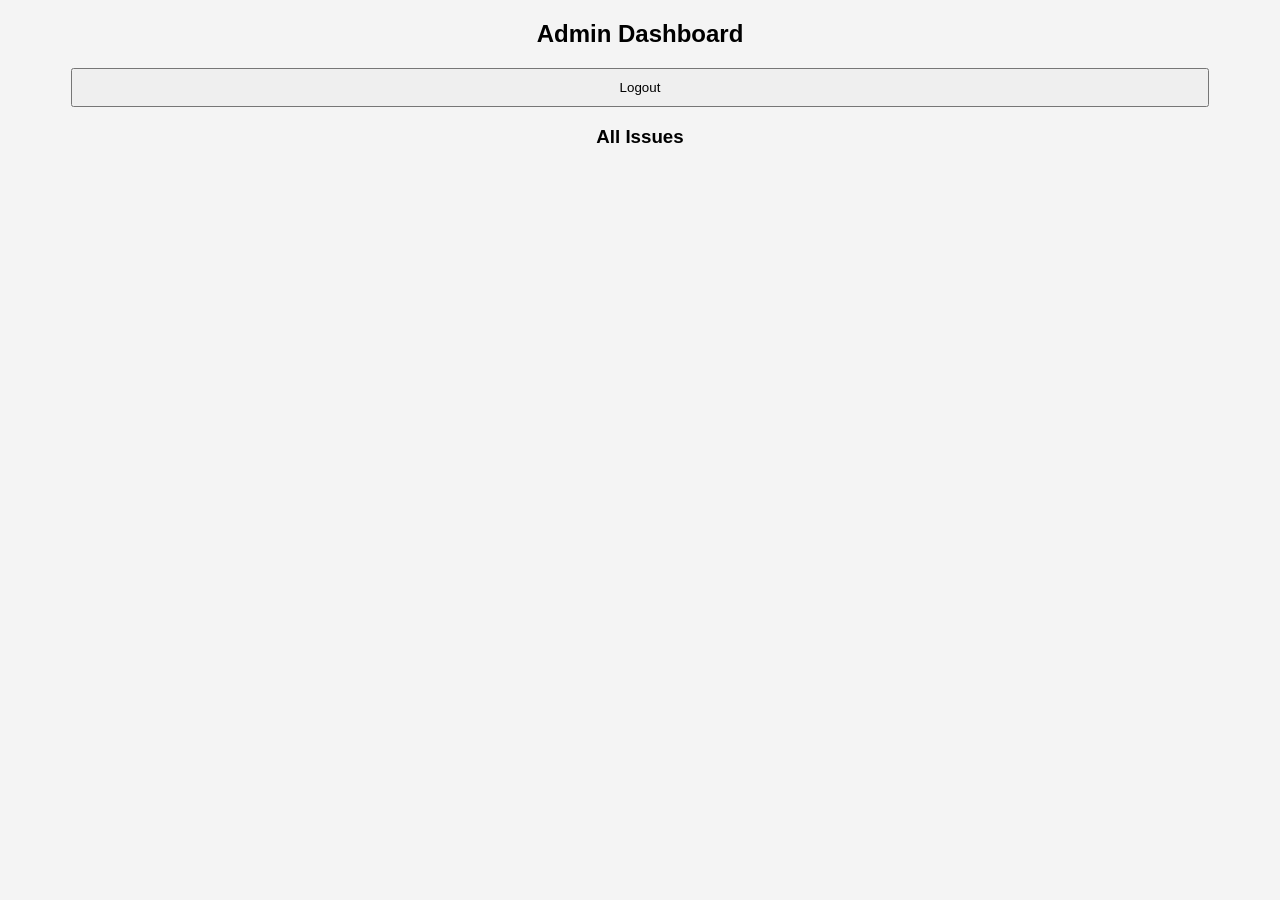
==== admin.html @ 40e05d1c "frontend" ====
<!DOCTYPE html>
<html>
<head>
  <title>Admin Dashboard</title>
  <link rel="stylesheet" href="css/style.css">
</head>
<body>

<h2>Admin Dashboard</h2>
<button onclick="logout()">Logout</button>

<h3>All Issues</h3>
<div id="issues"></div>

<script src="js/api.js"></script>
<script src="js/auth.js"></script>
<script src="js/admin.js"></script>

</body>
</html>
---- css/style.css ----
body {
  font-family: Arial;
  background: #f4f4f4;
  text-align: center;
}

.container {
  width: 300px;
  margin: auto;
  margin-top: 100px;
  padding: 20px;
  background: white;
  border-radius: 10px;
}

input, select, button {
  display: block;
  width: 90%;
  margin: 10px auto;
  padding: 10px;
}

.card {
  background: white;
  margin: 10px;
  padding: 10px;
  border-radius: 8px;
}
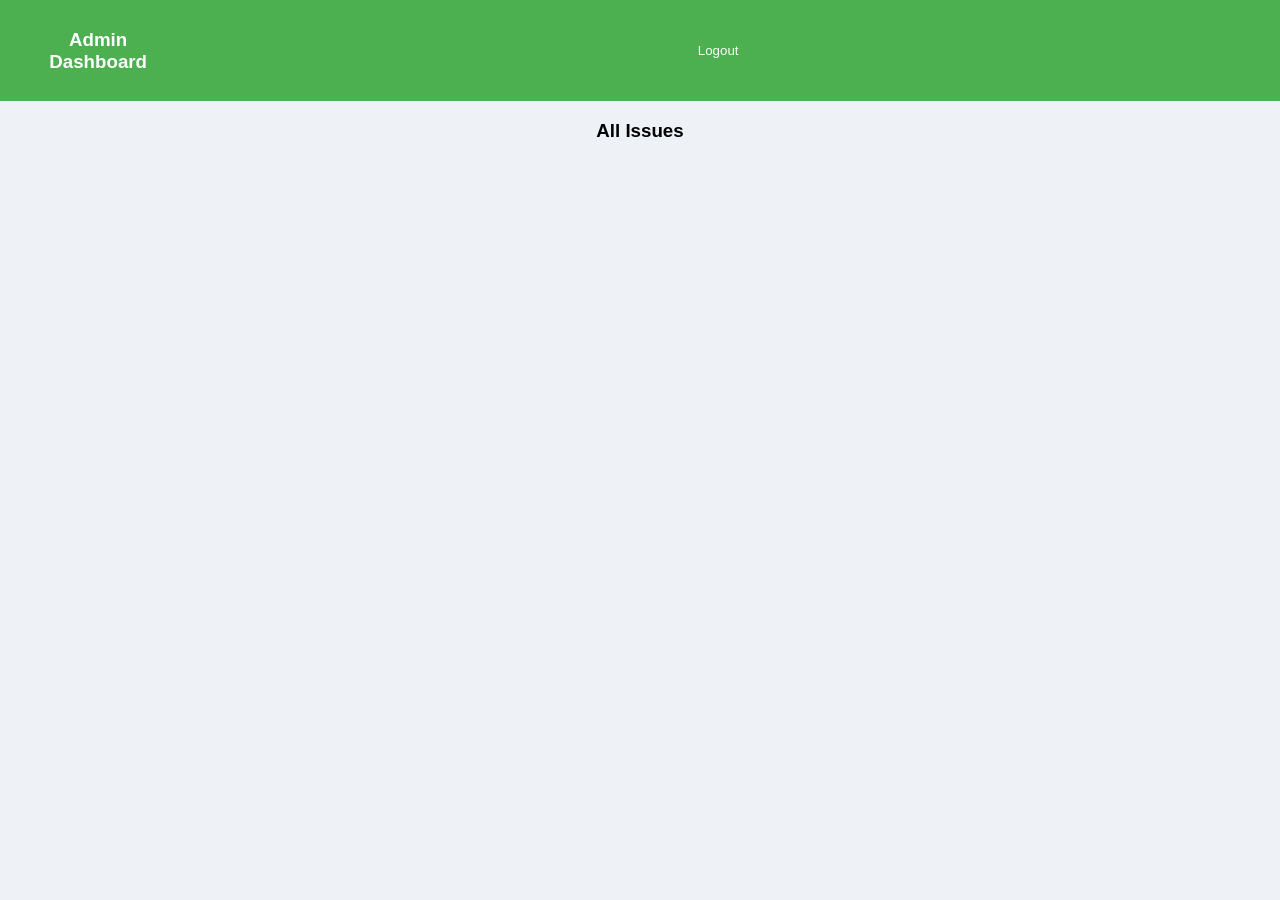
==== commit 81821330: "enhanced frontend" ====
--- a/admin.html
+++ b/admin.html
@@ -6,8 +6,10 @@
 </head>
 <body>
 
-<h2>Admin Dashboard</h2>
-<button onclick="logout()">Logout</button>
+<div class="navbar">
+  <h3>Admin Dashboard</h3>
+  <button onclick="logout()">Logout</button>
+</div>
 
 <h3>All Issues</h3>
 <div id="issues"></div>
--- a/css/style.css
+++ b/css/style.css
@@ -1,16 +1,48 @@
 body {
   font-family: Arial;
-  background: #f4f4f4;
+  background: #eef2f7;
+  margin: 0;
+}
+
+h2, h3 {
   text-align: center;
 }
 
+.navbar {
+  display: flex;
+  justify-content: space-between;
+  background: #4CAF50;
+  color: white;
+  padding: 10px 20px;
+}
+
+.tabs {
+  display: flex;
+  justify-content: center;
+  margin-top: 20px;
+}
+
+.tab {
+  padding: 10px 20px;
+  margin: 5px;
+  background: #ddd;
+  cursor: pointer;
+  border-radius: 8px;
+}
+
+.tab.active {
+  background: #4CAF50;
+  color: white;
+}
+
 .container {
-  width: 300px;
+  width: 350px;
   margin: auto;
-  margin-top: 100px;
+  margin-top: 30px;
   padding: 20px;
   background: white;
-  border-radius: 10px;
+  border-radius: 12px;
+  box-shadow: 0px 0px 10px rgba(0,0,0,0.1);
 }
 
 input, select, button {
@@ -20,9 +52,32 @@
   padding: 10px;
 }
 
+button {
+  background: #4CAF50;
+  color: white;
+  border: none;
+  cursor: pointer;
+}
+
+button:hover {
+  background: #45a049;
+}
+
 .card {
   background: white;
-  margin: 10px;
-  padding: 10px;
-  border-radius: 8px;
-}+  margin: 15px auto;
+  padding: 15px;
+  width: 80%;
+  border-radius: 10px;
+  box-shadow: 0px 0px 8px rgba(0,0,0,0.1);
+}
+
+.status {
+  padding: 5px 10px;
+  border-radius: 6px;
+  color: white;
+}
+
+.status.OPEN { background: red; }
+.status.IN_PROGRESS { background: orange; }
+.status.RESOLVED { background: green; }
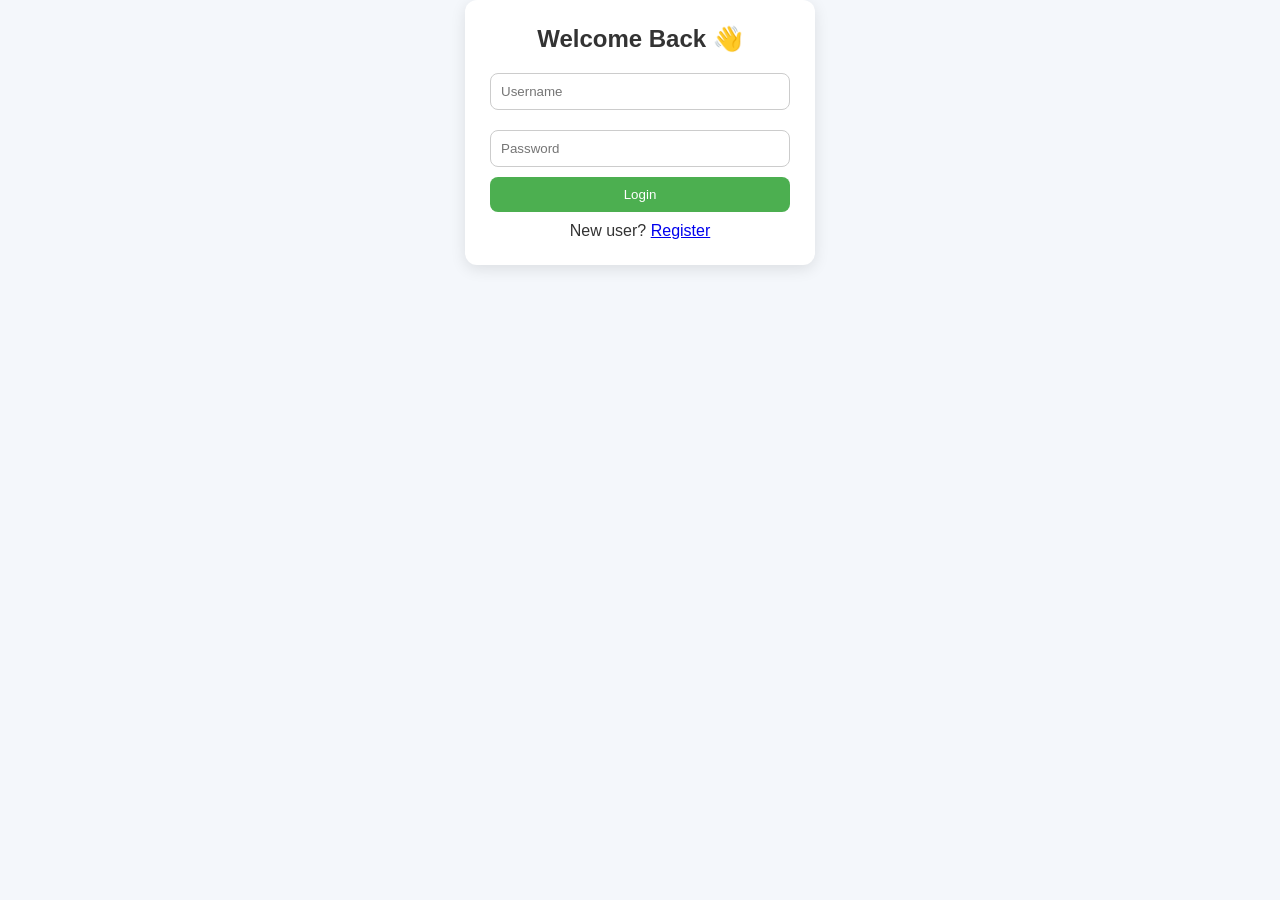
==== commit 10e56c92: "enhanced frontend" ====
--- a/admin.html
+++ b/admin.html
@@ -5,7 +5,6 @@
   <link rel="stylesheet" href="css/style.css">
 </head>
 <body>
-
 <div class="navbar">
   <h3>Admin Dashboard</h3>
   <button onclick="logout()">Logout</button>
--- a/css/style.css
+++ b/css/style.css
@@ -1,33 +1,49 @@
-body {
-  font-family: Arial;
-  background: #eef2f7;
+/* Reset */
+* {
   margin: 0;
+  padding: 0;
+  box-sizing: border-box;
+  font-family: "Segoe UI", Arial, sans-serif;
 }
 
-h2, h3 {
-  text-align: center;
+body {
+  background: #f4f7fb;
+  color: #333;
 }
 
+/* Navbar */
 .navbar {
   display: flex;
   justify-content: space-between;
-  background: #4CAF50;
+  align-items: center;
+  background: linear-gradient(90deg, #4CAF50, #2e7d32);
   color: white;
-  padding: 10px 20px;
+  padding: 15px 25px;
+  font-size: 18px;
 }
 
+.navbar button {
+  background: white;
+  color: #4CAF50;
+  border-radius: 20px;
+  padding: 6px 15px;
+  font-weight: bold;
+}
+
+/* Tabs */
 .tabs {
   display: flex;
   justify-content: center;
-  margin-top: 20px;
+  margin: 20px;
 }
 
 .tab {
   padding: 10px 20px;
-  margin: 5px;
-  background: #ddd;
+  margin: 0 5px;
+  background: #e0e0e0;
+  border-radius: 20px;
   cursor: pointer;
-  border-radius: 8px;
+  transition: 0.3s;
 }
 
 .tab.active {
@@ -35,49 +51,79 @@
   color: white;
 }
 
+/* Container */
 .container {
   width: 350px;
   margin: auto;
-  margin-top: 30px;
-  padding: 20px;
   background: white;
+  padding: 25px;
   border-radius: 12px;
-  box-shadow: 0px 0px 10px rgba(0,0,0,0.1);
+  box-shadow: 0 4px 15px rgba(0,0,0,0.1);
 }
 
-input, select, button {
-  display: block;
-  width: 90%;
-  margin: 10px auto;
+/* Inputs */
+input, select {
+  width: 100%;
   padding: 10px;
+  margin: 10px 0;
+  border-radius: 8px;
+  border: 1px solid #ccc;
 }
 
+/* Buttons */
 button {
+  width: 100%;
+  padding: 10px;
   background: #4CAF50;
+  border: none;
   color: white;
-  border: none;
+  border-radius: 8px;
   cursor: pointer;
+  transition: 0.3s;
 }
 
 button:hover {
-  background: #45a049;
+  background: #388e3c;
 }
 
+/* Cards */
 .card {
-  background: white;
+  width: 80%;
   margin: 15px auto;
   padding: 15px;
-  width: 80%;
-  border-radius: 10px;
-  box-shadow: 0px 0px 8px rgba(0,0,0,0.1);
+  background: white;
+  border-radius: 12px;
+  box-shadow: 0 3px 10px rgba(0,0,0,0.1);
+  transition: 0.3s;
 }
 
-.status {
-  padding: 5px 10px;
-  border-radius: 6px;
-  color: white;
+.card:hover {
+  transform: scale(1.02);
 }
 
-.status.OPEN { background: red; }
-.status.IN_PROGRESS { background: orange; }
-.status.RESOLVED { background: green; }+/* Status Badge */
+.status {
+  display: inline-block;
+  padding: 5px 12px;
+  border-radius: 20px;
+  font-size: 12px;
+  color: white;
+  margin-top: 5px;
+}
+
+.status.OPEN { background: #e53935; }
+.status.IN_PROGRESS { background: #fb8c00; }
+.status.RESOLVED { background: #43a047; }
+
+/* Headings */
+h2, h3 {
+  text-align: center;
+  margin-bottom: 10px;
+}
+
+/* Center text message */
+.empty {
+  text-align: center;
+  margin-top: 20px;
+  color: gray;
+}
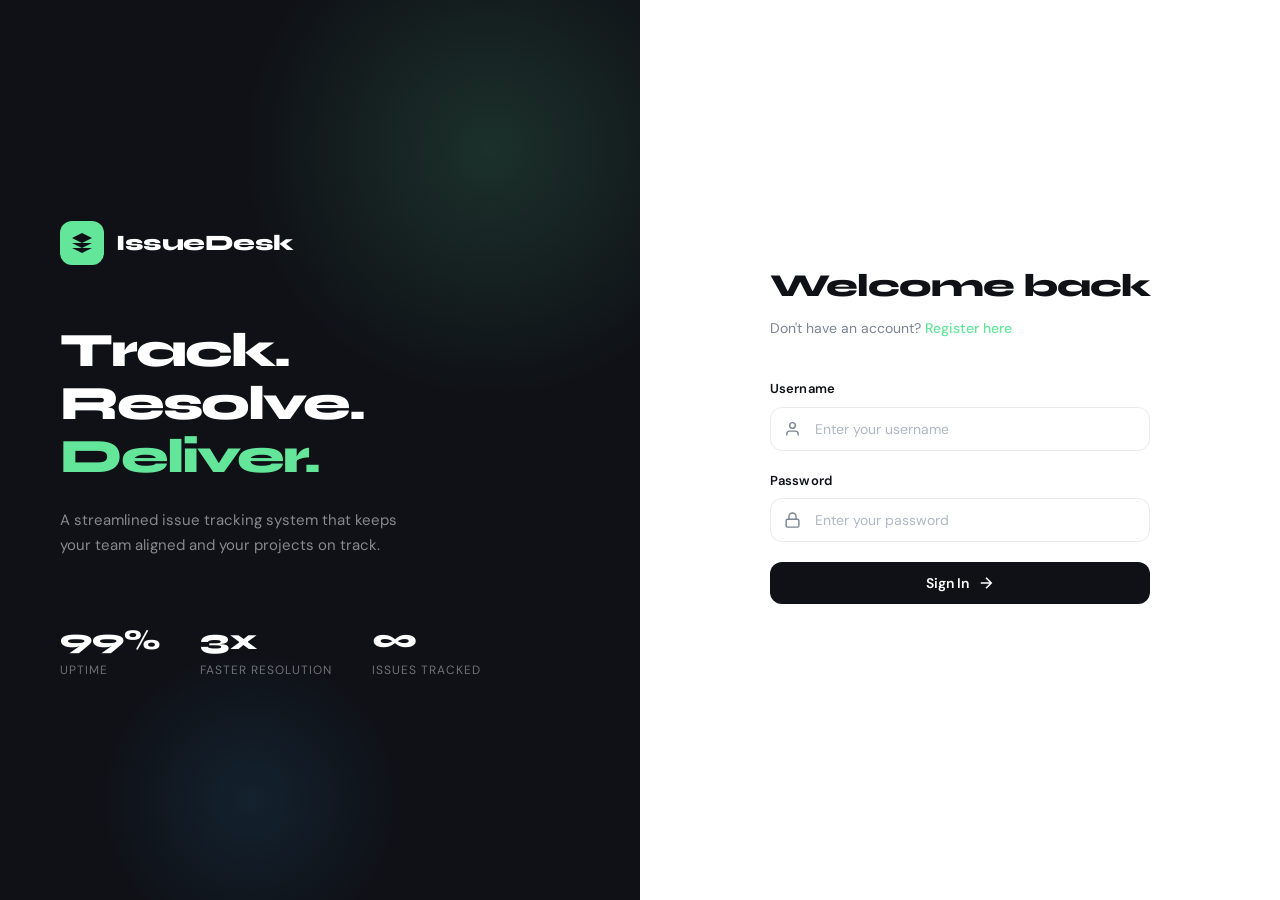
==== commit 7ed71db1: "enhanced frontend" ====
--- a/admin.html
+++ b/admin.html
@@ -1,21 +1,404 @@
 <!DOCTYPE html>
-<html>
+<html lang="en">
 <head>
-  <title>Admin Dashboard</title>
+  <meta charset="UTF-8">
+  <meta name="viewport" content="width=device-width, initial-scale=1.0">
+  <title>IssueDesk — Admin</title>
+  <link href="https://fonts.googleapis.com/css2?family=Syne:wght@400;600;700;800&family=DM+Sans:wght@300;400;500&display=swap" rel="stylesheet">
   <link rel="stylesheet" href="css/style.css">
+  <style>
+    .app-layout {
+      display: grid;
+      grid-template-columns: 240px 1fr;
+      min-height: 100vh;
+    }
+    .sidebar {
+      background: var(--dark);
+      padding: 28px 20px;
+      display: flex;
+      flex-direction: column;
+      position: sticky;
+      top: 0;
+      height: 100vh;
+    }
+    .sidebar-brand {
+      display: flex;
+      align-items: center;
+      gap: 10px;
+      margin-bottom: 40px;
+      padding: 0 8px;
+    }
+    .sidebar-brand-icon {
+      width: 36px;
+      height: 36px;
+      background: var(--accent);
+      border-radius: 10px;
+      display: flex;
+      align-items: center;
+      justify-content: center;
+    }
+    .sidebar-brand-icon svg { width: 20px; height: 20px; fill: none; stroke: var(--dark); stroke-width: 2; }
+    .sidebar-brand-name {
+      font-family: 'Syne', sans-serif;
+      font-weight: 800;
+      font-size: 18px;
+      color: white;
+    }
+    .admin-badge {
+      font-size: 9px;
+      background: rgba(251,146,60,0.2);
+      color: #fb923c;
+      padding: 2px 7px;
+      border-radius: 20px;
+      font-weight: 700;
+      text-transform: uppercase;
+      letter-spacing: 1px;
+      margin-left: 4px;
+    }
+    .sidebar-nav { flex: 1; }
+    .nav-section-label {
+      font-size: 10px;
+      text-transform: uppercase;
+      letter-spacing: 1.5px;
+      color: rgba(255,255,255,0.25);
+      padding: 0 14px;
+      margin: 20px 0 8px;
+    }
+    .nav-item {
+      display: flex;
+      align-items: center;
+      gap: 12px;
+      padding: 11px 14px;
+      border-radius: 10px;
+      cursor: pointer;
+      color: rgba(255,255,255,0.5);
+      font-size: 14px;
+      font-weight: 500;
+      transition: all 0.2s;
+    }
+    .nav-item svg { width: 18px; height: 18px; flex-shrink: 0; }
+    .nav-item:hover { background: rgba(255,255,255,0.07); color: white; }
+    .nav-item.active { background: rgba(99,230,153,0.15); color: var(--accent); }
+    .sidebar-footer {
+      padding-top: 20px;
+      border-top: 1px solid rgba(255,255,255,0.08);
+    }
+    .user-row {
+      display: flex;
+      align-items: center;
+      gap: 10px;
+      padding: 10px 12px;
+      border-radius: 10px;
+      margin-bottom: 8px;
+    }
+    .user-avatar {
+      width: 34px;
+      height: 34px;
+      border-radius: 50%;
+      background: #fb923c;
+      display: flex;
+      align-items: center;
+      justify-content: center;
+      font-family: 'Syne', sans-serif;
+      font-weight: 800;
+      font-size: 14px;
+      color: white;
+      flex-shrink: 0;
+    }
+    .user-name { font-size: 13px; font-weight: 600; color: white; }
+    .user-role { font-size: 11px; color: rgba(255,255,255,0.4); text-transform: uppercase; letter-spacing: 0.5px; }
+    .logout-btn {
+      display: flex;
+      align-items: center;
+      gap: 10px;
+      padding: 10px 14px;
+      border-radius: 10px;
+      cursor: pointer;
+      color: rgba(255,255,255,0.4);
+      font-size: 13px;
+      transition: all 0.2s;
+      border: none;
+      background: transparent;
+      width: 100%;
+    }
+    .logout-btn svg { width: 16px; height: 16px; }
+    .logout-btn:hover { background: rgba(239,68,68,0.15); color: #f87171; }
+
+    .main-content {
+      background: var(--bg);
+      padding: 40px;
+      overflow-y: auto;
+    }
+    .page-header {
+      display: flex;
+      justify-content: space-between;
+      align-items: flex-start;
+      margin-bottom: 32px;
+    }
+    .page-title {
+      font-family: 'Syne', sans-serif;
+      font-size: 28px;
+      font-weight: 800;
+      color: var(--text);
+      letter-spacing: -1px;
+      margin-bottom: 4px;
+    }
+    .page-sub { font-size: 14px; color: var(--text-muted); }
+    .refresh-btn {
+      display: flex;
+      align-items: center;
+      gap: 8px;
+      padding: 10px 18px;
+      border: 1px solid var(--border);
+      border-radius: 10px;
+      background: var(--surface);
+      color: var(--text);
+      font-size: 13px;
+      font-weight: 500;
+      cursor: pointer;
+      transition: all 0.2s;
+      font-family: 'DM Sans', sans-serif;
+      width: auto;
+    }
+    .refresh-btn svg { width: 15px; height: 15px; }
+    .refresh-btn:hover { border-color: var(--accent); color: var(--accent); background: rgba(99,230,153,0.06); }
+
+    .stats-grid {
+      display: grid;
+      grid-template-columns: repeat(4, 1fr);
+      gap: 16px;
+      margin-bottom: 32px;
+    }
+    .stat-card {
+      background: var(--surface);
+      border-radius: 16px;
+      padding: 20px;
+      border: 1px solid var(--border);
+    }
+    .stat-label-top {
+      font-size: 12px;
+      text-transform: uppercase;
+      letter-spacing: 1px;
+      color: var(--text-muted);
+      margin-bottom: 10px;
+    }
+    .stat-value {
+      font-family: 'Syne', sans-serif;
+      font-size: 32px;
+      font-weight: 800;
+      color: var(--text);
+      line-height: 1;
+    }
+    .stat-dot {
+      width: 8px;
+      height: 8px;
+      border-radius: 50%;
+      display: inline-block;
+      margin-top: 10px;
+    }
+    .dot-all { background: var(--accent); }
+    .dot-open { background: #f87171; }
+    .dot-progress { background: #fb923c; }
+    .dot-resolved { background: var(--accent); }
+
+    /* Filters */
+    .filter-bar {
+      display: flex;
+      gap: 8px;
+      margin-bottom: 24px;
+      flex-wrap: wrap;
+    }
+    .filter-chip {
+      padding: 7px 16px;
+      border-radius: 20px;
+      border: 1px solid var(--border);
+      background: var(--surface);
+      color: var(--text-muted);
+      font-size: 13px;
+      font-weight: 500;
+      cursor: pointer;
+      transition: all 0.2s;
+      font-family: 'DM Sans', sans-serif;
+      width: auto;
+    }
+    .filter-chip:hover { border-color: var(--accent); color: var(--accent); }
+    .filter-chip.active { background: var(--dark); color: white; border-color: var(--dark); }
+
+    /* Admin Issue Cards */
+    .issues-list { display: flex; flex-direction: column; gap: 12px; }
+    .issue-card {
+      background: var(--surface);
+      border: 1px solid var(--border);
+      border-radius: 16px;
+      padding: 20px 24px;
+      display: grid;
+      grid-template-columns: 1fr auto;
+      gap: 16px;
+      align-items: center;
+      transition: all 0.2s;
+      animation: fadeUp 0.3s ease both;
+    }
+    @keyframes fadeUp {
+      from { opacity: 0; transform: translateY(8px); }
+      to { opacity: 1; transform: translateY(0); }
+    }
+    .issue-card:hover { border-color: rgba(99,230,153,0.4); }
+    .issue-card-left {}
+    .issue-card-top {
+      display: flex;
+      align-items: center;
+      gap: 10px;
+      margin-bottom: 6px;
+    }
+    .issue-id {
+      font-family: 'Syne', sans-serif;
+      font-size: 11px;
+      font-weight: 700;
+      color: var(--text-muted);
+      background: var(--bg);
+      padding: 2px 8px;
+      border-radius: 6px;
+    }
+    .issue-title-text {
+      font-size: 15px;
+      font-weight: 600;
+      color: var(--text);
+    }
+    .issue-desc-text {
+      font-size: 13px;
+      color: var(--text-muted);
+      overflow: hidden;
+      text-overflow: ellipsis;
+      white-space: nowrap;
+      max-width: 500px;
+    }
+    .issue-card-right {
+      display: flex;
+      align-items: center;
+      gap: 12px;
+    }
+    .status-select {
+      padding: 8px 12px;
+      border-radius: 10px;
+      border: 1px solid var(--border);
+      background: var(--bg);
+      color: var(--text);
+      font-size: 13px;
+      font-family: 'DM Sans', sans-serif;
+      cursor: pointer;
+      min-width: 150px;
+      outline: none;
+      transition: border-color 0.2s;
+    }
+    .status-select:focus { border-color: var(--accent); }
+    .empty-state {
+      text-align: center;
+      padding: 80px 20px;
+      color: var(--text-muted);
+    }
+    .empty-icon { font-size: 48px; margin-bottom: 16px; }
+    .empty-title { font-family: 'Syne', sans-serif; font-size: 20px; font-weight: 700; color: var(--text); margin-bottom: 8px; }
+    .empty-sub { font-size: 14px; }
+
+    @media (max-width: 1024px) {
+      .stats-grid { grid-template-columns: repeat(2, 1fr); }
+    }
+    @media (max-width: 768px) {
+      .app-layout { grid-template-columns: 1fr; }
+      .sidebar { display: none; }
+      .main-content { padding: 24px 16px; }
+      .stats-grid { grid-template-columns: repeat(2, 1fr); }
+      .issue-card { grid-template-columns: 1fr; }
+    }
+  </style>
 </head>
 <body>
-<div class="navbar">
-  <h3>Admin Dashboard</h3>
-  <button onclick="logout()">Logout</button>
-</div>
-
-<h3>All Issues</h3>
-<div id="issues"></div>
-
-<script src="js/api.js"></script>
-<script src="js/auth.js"></script>
-<script src="js/admin.js"></script>
-
+  <div class="app-layout">
+    <!-- Sidebar -->
+    <aside class="sidebar">
+      <div class="sidebar-brand">
+        <div class="sidebar-brand-icon">
+          <svg viewBox="0 0 24 24"><path d="M12 2L2 7l10 5 10-5-10-5zM2 17l10 5 10-5M2 12l10 5 10-5"/></svg>
+        </div>
+        <div>
+          <span class="sidebar-brand-name">IssueDesk</span>
+          <span class="admin-badge">Admin</span>
+        </div>
+      </div>
+      <nav class="sidebar-nav">
+        <div class="nav-section-label">Overview</div>
+        <div class="nav-item active">
+          <svg fill="none" stroke="currentColor" stroke-width="2" viewBox="0 0 24 24"><rect x="3" y="3" width="7" height="7"/><rect x="14" y="3" width="7" height="7"/><rect x="14" y="14" width="7" height="7"/><rect x="3" y="14" width="7" height="7"/></svg>
+          All Issues
+        </div>
+      </nav>
+      <div class="sidebar-footer">
+        <div class="user-row">
+          <div class="user-avatar">A</div>
+          <div>
+            <div class="user-name">Admin</div>
+            <div class="user-role">Administrator</div>
+          </div>
+        </div>
+        <button class="logout-btn" onclick="logout()">
+          <svg fill="none" stroke="currentColor" stroke-width="2" viewBox="0 0 24 24"><path d="M9 21H5a2 2 0 0 1-2-2V5a2 2 0 0 1 2-2h4"/><polyline points="16 17 21 12 16 7"/><line x1="21" y1="12" x2="9" y2="12"/></svg>
+          Sign out
+        </button>
+      </div>
+    </aside>
+
+    <!-- Main -->
+    <main class="main-content">
+      <div class="page-header">
+        <div>
+          <div class="page-title">Issue Management</div>
+          <div class="page-sub">Review and update all team issues</div>
+        </div>
+        <button class="refresh-btn" onclick="loadIssues()">
+          <svg fill="none" stroke="currentColor" stroke-width="2" viewBox="0 0 24 24"><polyline points="23 4 23 10 17 10"/><polyline points="1 20 1 14 7 14"/><path d="M3.51 9a9 9 0 0 1 14.85-3.36L23 10M1 14l4.64 4.36A9 9 0 0 0 20.49 15"/></svg>
+          Refresh
+        </button>
+      </div>
+
+      <!-- Stats -->
+      <div class="stats-grid">
+        <div class="stat-card">
+          <div class="stat-label-top">Total Issues</div>
+          <div class="stat-value" id="statTotal">—</div>
+          <div><span class="stat-dot dot-all"></span></div>
+        </div>
+        <div class="stat-card">
+          <div class="stat-label-top">Open</div>
+          <div class="stat-value" id="statOpen">—</div>
+          <div><span class="stat-dot dot-open"></span></div>
+        </div>
+        <div class="stat-card">
+          <div class="stat-label-top">In Progress</div>
+          <div class="stat-value" id="statProgress">—</div>
+          <div><span class="stat-dot dot-progress"></span></div>
+        </div>
+        <div class="stat-card">
+          <div class="stat-label-top">Resolved</div>
+          <div class="stat-value" id="statResolved">—</div>
+          <div><span class="stat-dot dot-resolved"></span></div>
+        </div>
+      </div>
+
+      <!-- Filters -->
+      <div class="filter-bar">
+        <button class="filter-chip active" onclick="filterIssues('ALL', this)">All</button>
+        <button class="filter-chip" onclick="filterIssues('OPEN', this)">Open</button>
+        <button class="filter-chip" onclick="filterIssues('IN_PROGRESS', this)">In Progress</button>
+        <button class="filter-chip" onclick="filterIssues('RESOLVED', this)">Resolved</button>
+      </div>
+
+      <!-- Issues List -->
+      <div id="issues" class="issues-list"></div>
+    </main>
+  </div>
+
+  <script src="js/api.js"></script>
+  <script src="js/auth.js"></script>
+  <script src="js/admin.js"></script>
 </body>
-</html>+</html>
--- a/css/style.css
+++ b/css/style.css
@@ -1,129 +1,221 @@
-/* Reset */
-* {
+/* ===== CSS Variables ===== */
+:root {
+  --dark: #0f1117;
+  --surface: #ffffff;
+  --bg: #f5f6fa;
+  --accent: #63e699;
+  --accent-dark: #3ecf7a;
+  --text: #0f1117;
+  --text-muted: #7c8493;
+  --border: #e8eaed;
+  --danger: #f87171;
+  --warning: #fb923c;
+  --success: #63e699;
+  --shadow: 0 4px 24px rgba(0,0,0,0.07);
+  --radius: 12px;
+}
+
+/* ===== Reset ===== */
+*, *::before, *::after {
   margin: 0;
   padding: 0;
   box-sizing: border-box;
-  font-family: "Segoe UI", Arial, sans-serif;
-}
+}
+
+html { scroll-behavior: smooth; }
 
 body {
-  background: #f4f7fb;
-  color: #333;
-}
-
-/* Navbar */
-.navbar {
-  display: flex;
-  justify-content: space-between;
+  font-family: 'DM Sans', 'Segoe UI', sans-serif;
+  background: var(--bg);
+  color: var(--text);
+  font-size: 15px;
+  line-height: 1.5;
+  -webkit-font-smoothing: antialiased;
+}
+
+/* ===== Form Elements ===== */
+.form-group {
+  margin-bottom: 20px;
+}
+
+.form-label {
+  display: block;
+  font-size: 13px;
+  font-weight: 600;
+  color: var(--text);
+  margin-bottom: 8px;
+  letter-spacing: 0.1px;
+}
+
+.input-wrap {
+  position: relative;
+}
+
+.input-icon {
+  position: absolute;
+  left: 14px;
+  top: 50%;
+  transform: translateY(-50%);
+  width: 17px;
+  height: 17px;
+  color: var(--text-muted);
+  fill: none;
+  stroke: currentColor;
+  stroke-width: 2;
+  pointer-events: none;
+}
+
+input, select, textarea {
+  width: 100%;
+  padding: 12px 14px 12px 44px;
+  border: 1.5px solid var(--border);
+  border-radius: var(--radius);
+  font-family: 'DM Sans', sans-serif;
+  font-size: 14px;
+  color: var(--text);
+  background: var(--surface);
+  transition: border-color 0.2s, box-shadow 0.2s;
+  outline: none;
+  appearance: none;
+}
+
+input:focus, select:focus, textarea:focus {
+  border-color: var(--accent);
+  box-shadow: 0 0 0 3px rgba(99,230,153,0.15);
+}
+
+input::placeholder { color: #b0b8c5; }
+
+select {
+  cursor: pointer;
+  background-image: url("data:image/svg+xml,%3Csvg xmlns='http://www.w3.org/2000/svg' width='14' height='14' viewBox='0 0 24 24' fill='none' stroke='%237c8493' stroke-width='2'%3E%3Cpolyline points='6 9 12 15 18 9'/%3E%3C/svg%3E");
+  background-repeat: no-repeat;
+  background-position: right 14px center;
+  padding-right: 40px;
+}
+
+/* ===== Buttons ===== */
+button {
+  font-family: 'DM Sans', sans-serif;
+  font-weight: 600;
+  font-size: 14px;
+  border: none;
+  cursor: pointer;
+  transition: all 0.2s ease;
+  display: inline-flex;
   align-items: center;
-  background: linear-gradient(90deg, #4CAF50, #2e7d32);
+  gap: 8px;
+}
+
+.btn {
+  padding: 12px 24px;
+  border-radius: var(--radius);
+  font-size: 14px;
+  font-weight: 600;
+}
+
+.btn-primary {
+  background: var(--dark);
   color: white;
-  padding: 15px 25px;
-  font-size: 18px;
-}
-
-.navbar button {
-  background: white;
-  color: #4CAF50;
-  border-radius: 20px;
-  padding: 6px 15px;
-  font-weight: bold;
-}
-
-/* Tabs */
-.tabs {
-  display: flex;
-  justify-content: center;
-  margin: 20px;
-}
-
-.tab {
-  padding: 10px 20px;
-  margin: 0 5px;
-  background: #e0e0e0;
-  border-radius: 20px;
-  cursor: pointer;
-  transition: 0.3s;
-}
-
-.tab.active {
-  background: #4CAF50;
-  color: white;
-}
-
-/* Container */
-.container {
-  width: 350px;
-  margin: auto;
-  background: white;
-  padding: 25px;
-  border-radius: 12px;
-  box-shadow: 0 4px 15px rgba(0,0,0,0.1);
-}
-
-/* Inputs */
-input, select {
-  width: 100%;
-  padding: 10px;
-  margin: 10px 0;
-  border-radius: 8px;
-  border: 1px solid #ccc;
-}
-
-/* Buttons */
-button {
-  width: 100%;
-  padding: 10px;
-  background: #4CAF50;
-  border: none;
-  color: white;
-  border-radius: 8px;
-  cursor: pointer;
-  transition: 0.3s;
-}
-
-button:hover {
-  background: #388e3c;
-}
-
-/* Cards */
-.card {
-  width: 80%;
-  margin: 15px auto;
-  padding: 15px;
-  background: white;
-  border-radius: 12px;
-  box-shadow: 0 3px 10px rgba(0,0,0,0.1);
-  transition: 0.3s;
-}
-
-.card:hover {
-  transform: scale(1.02);
-}
-
-/* Status Badge */
-.status {
-  display: inline-block;
-  padding: 5px 12px;
+}
+
+.btn-primary:hover {
+  background: #1c2130;
+  transform: translateY(-1px);
+  box-shadow: 0 6px 20px rgba(15,17,23,0.25);
+}
+
+.btn-primary:active { transform: translateY(0); }
+
+.btn-full { width: 100%; justify-content: center; }
+
+/* ===== Status Badges ===== */
+.badge {
+  display: inline-flex;
+  align-items: center;
+  gap: 5px;
+  padding: 4px 10px;
   border-radius: 20px;
   font-size: 12px;
-  color: white;
-  margin-top: 5px;
-}
-
-.status.OPEN { background: #e53935; }
-.status.IN_PROGRESS { background: #fb8c00; }
-.status.RESOLVED { background: #43a047; }
-
-/* Headings */
-h2, h3 {
+  font-weight: 600;
+  letter-spacing: 0.3px;
+}
+
+.badge::before {
+  content: '';
+  width: 6px;
+  height: 6px;
+  border-radius: 50%;
+}
+
+.badge.OPEN {
+  background: rgba(248,113,113,0.12);
+  color: #ef4444;
+}
+.badge.OPEN::before { background: #ef4444; }
+
+.badge.IN_PROGRESS {
+  background: rgba(251,146,60,0.12);
+  color: #f97316;
+}
+.badge.IN_PROGRESS::before { background: #f97316; animation: pulse 1.5s infinite; }
+
+.badge.RESOLVED {
+  background: rgba(99,230,153,0.12);
+  color: #22c55e;
+}
+.badge.RESOLVED::before { background: #22c55e; }
+
+@keyframes pulse {
+  0%, 100% { opacity: 1; }
+  50% { opacity: 0.4; }
+}
+
+/* ===== Toast Messages ===== */
+.form-msg {
+  margin-top: 14px;
+  font-size: 13px;
+  font-weight: 500;
   text-align: center;
-  margin-bottom: 10px;
-}
-
-/* Center text message */
-.empty {
-  text-align: center;
-  margin-top: 20px;
-  color: gray;
-}+  min-height: 20px;
+  border-radius: 8px;
+  padding: 0;
+  transition: all 0.3s;
+}
+
+.form-msg.success {
+  background: rgba(99,230,153,0.12);
+  color: #16a34a;
+  padding: 10px 14px;
+}
+
+.form-msg.error {
+  background: rgba(239,68,68,0.1);
+  color: #dc2626;
+  padding: 10px 14px;
+}
+
+/* ===== Links ===== */
+a {
+  color: var(--accent-dark);
+  text-decoration: none;
+}
+a:hover { text-decoration: underline; }
+
+/* ===== Loading Skeleton ===== */
+.skeleton {
+  background: linear-gradient(90deg, #f0f1f4 25%, #e4e6eb 50%, #f0f1f4 75%);
+  background-size: 200% 100%;
+  animation: shimmer 1.4s infinite;
+  border-radius: 8px;
+}
+@keyframes shimmer {
+  0% { background-position: 200% 0; }
+  100% { background-position: -200% 0; }
+}
+
+/* ===== Scrollbar ===== */
+::-webkit-scrollbar { width: 6px; height: 6px; }
+::-webkit-scrollbar-track { background: transparent; }
+::-webkit-scrollbar-thumb { background: #d1d5db; border-radius: 20px; }
+::-webkit-scrollbar-thumb:hover { background: #9ca3af; }
